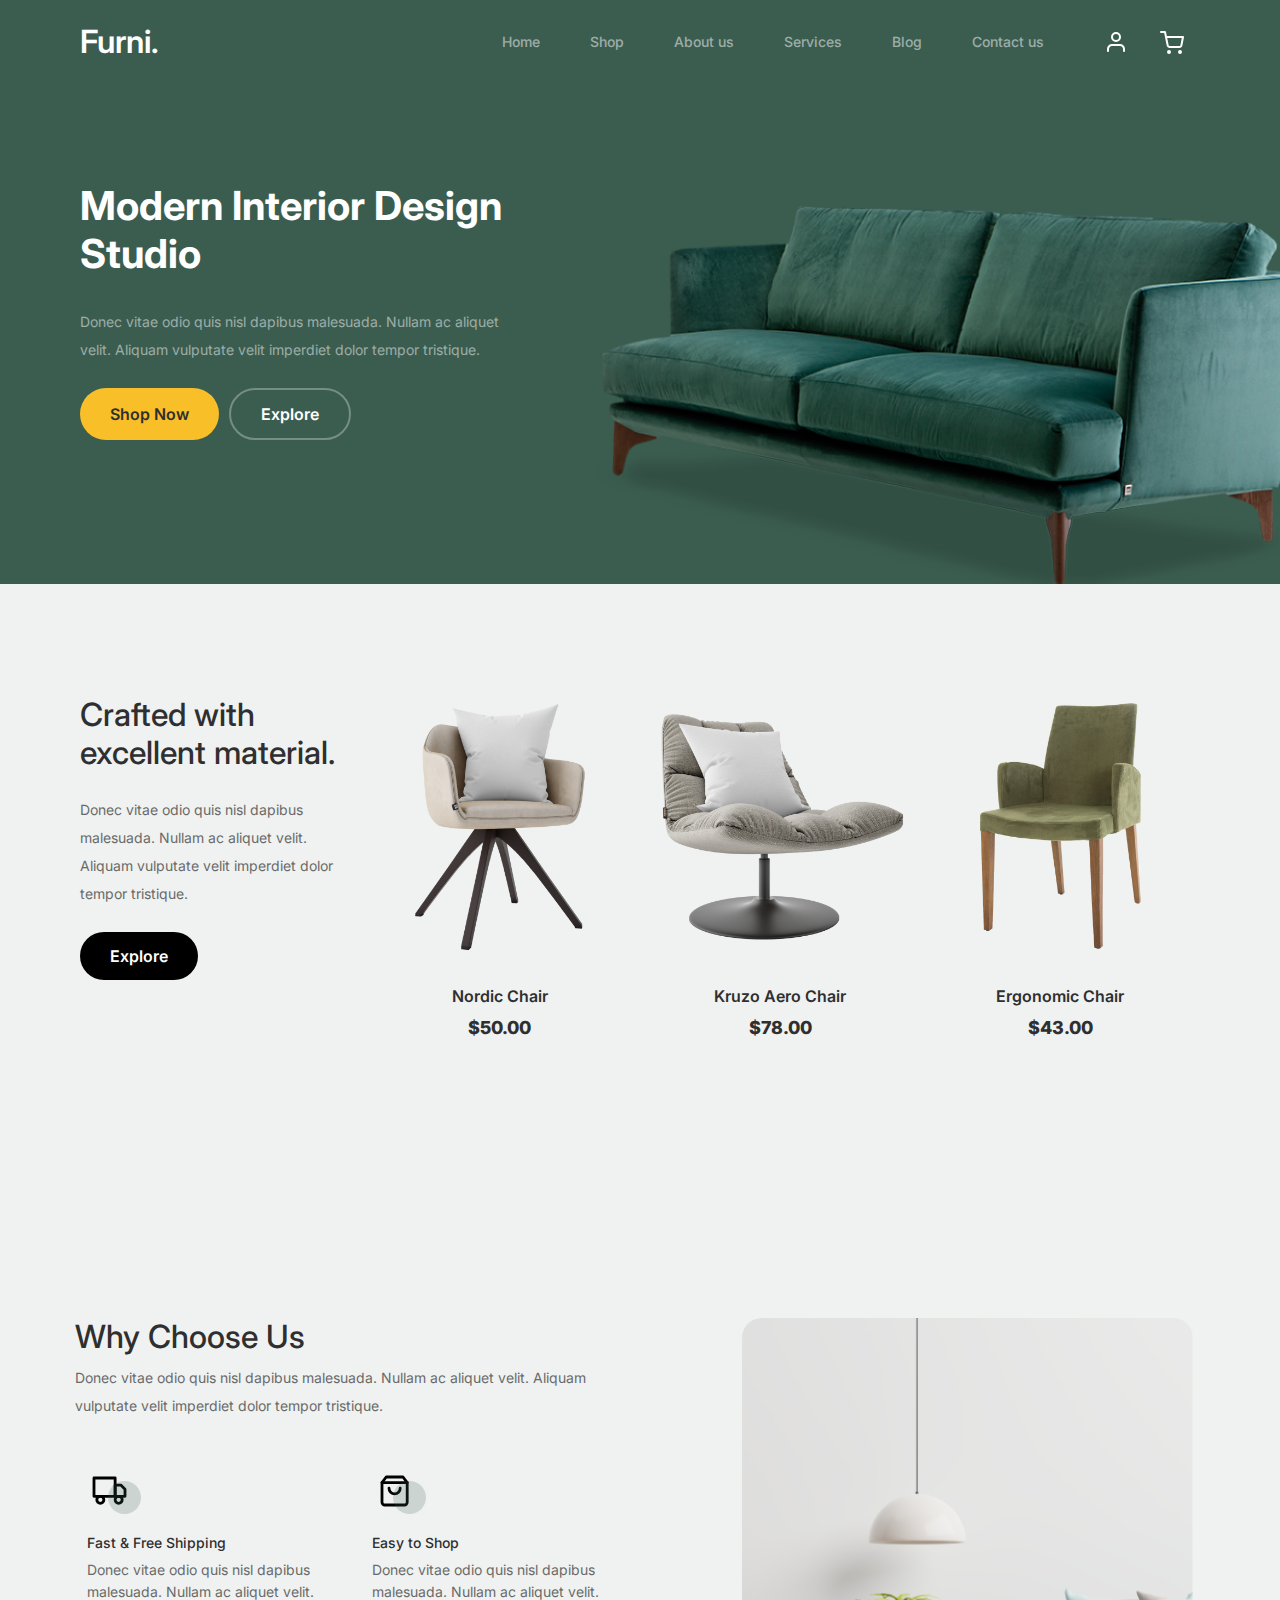
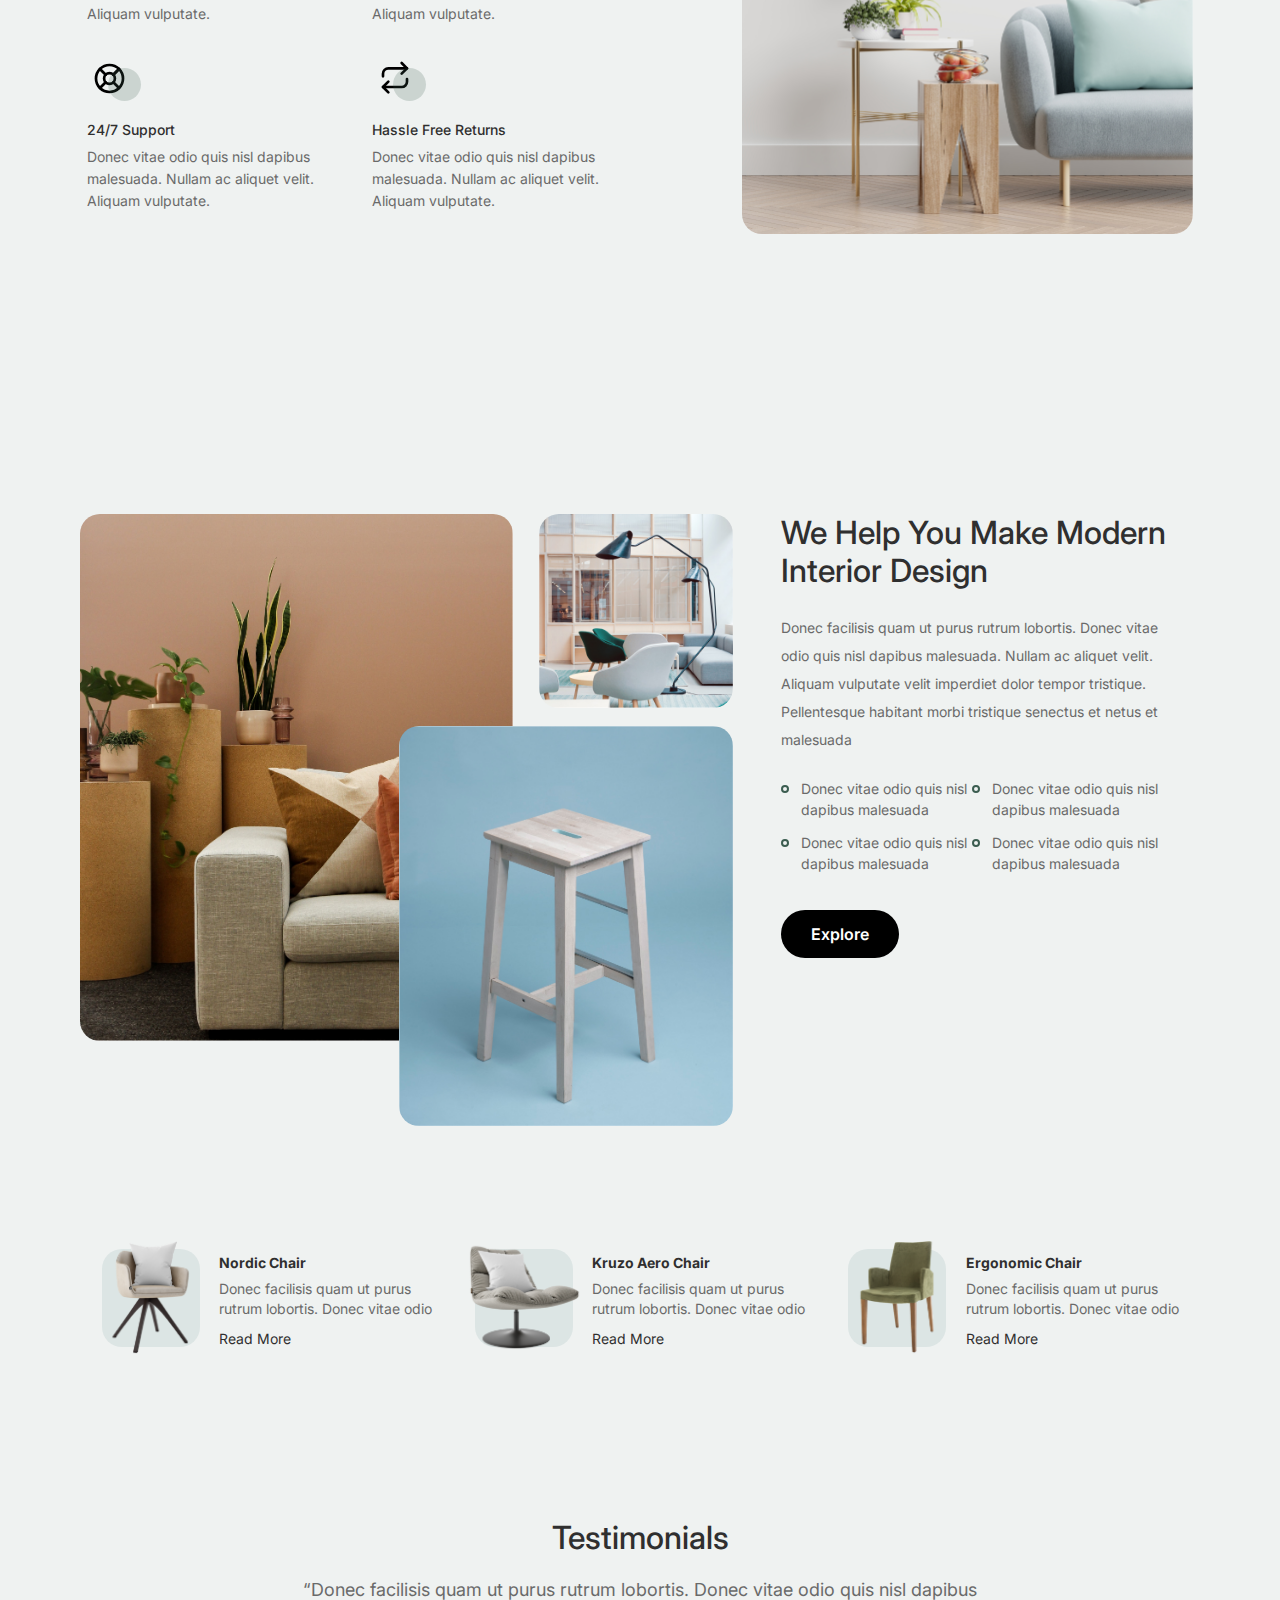
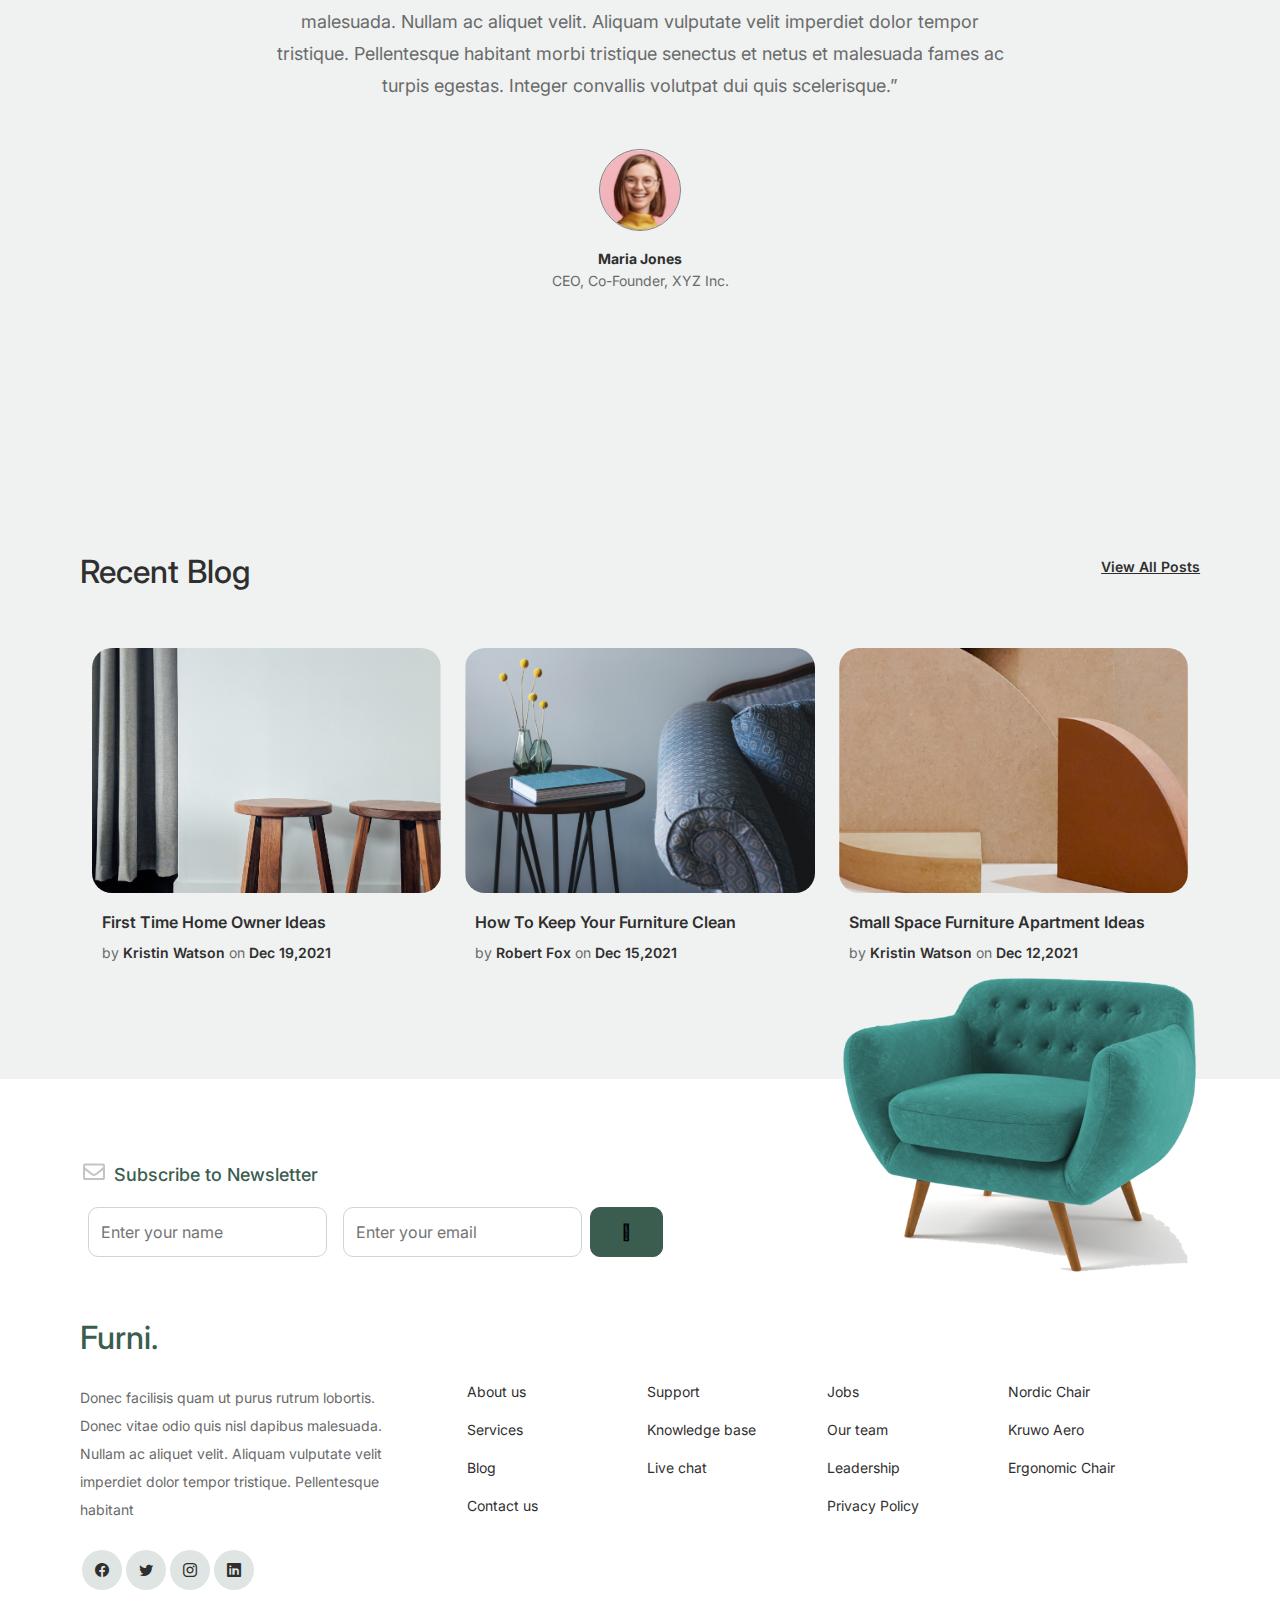
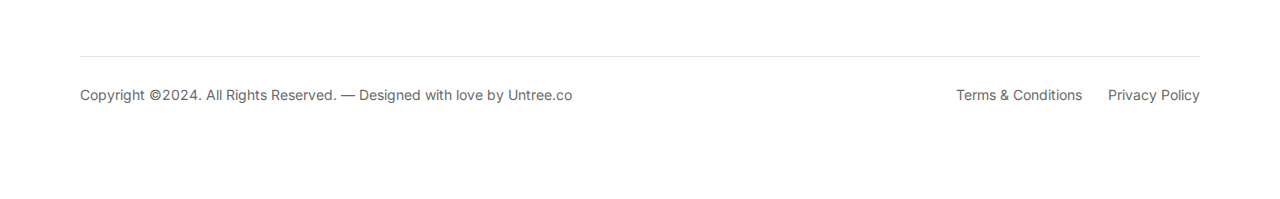
==== index.html @ d1c0ea6e "first push" ====
<!DOCTYPE html>
<html lang="en">

<head>
    <meta charset="UTF-8">
    <meta name="viewport" content="width=device-width, initial-scale=1.0">
    <title>FURNI</title>
    <link rel="stylesheet" href="./assets/styles/reset.css">
    <link rel="stylesheet" href="./assets/styles/base.css">
    <link rel="stylesheet" href="./assets/styles/component.css">
    <link rel="stylesheet" href="./assets/styles/fonts.css">
    <link rel="stylesheet" href="./assets/styles/responsiveness.css">
    <link rel="stylesheet" href="./assets/styles/active.css">
    <link rel="stylesheet" href="https://cdn.jsdelivr.net/npm/bootstrap-icons@1.11.3/font/bootstrap-icons.min.css">
</head>

<body>
    <!-- start of header -->
    <header>
        <section class="container">
            <nav>
                <div class="header_logo"><a href="#">Furni.</a></div>
                <div class="burger">
                    <svg xmlns="http://www.w3.org/2000/svg" width="30" height="35" fill="rgba(255, 255,255, 0.5)" class="bi bi-list" viewBox="0 -2 16 16">
                        <path fill-rule="evenodd" d="M2.5 12a.5.5 0 0 1 .5-.5h10a.5.5 0 0 1 0 1H3a.5.5 0 0 1-.5-.5m0-4a.5.5 0 0 1 .5-.5h10a.5.5 0 0 1 0 1H3a.5.5 0 0 1-.5-.5m0-4a.5.5 0 0 1 .5-.5h10a.5.5 0 0 1 0 1H3a.5.5 0 0 1-.5-.5"/>
                      </svg>
                </div>
                <div class="header_ul_container">
                    <ul class="header_ul header_primary_ul">
                        <li class="header_li"><a href="./index.html">Home</a></li>
                        <li class="header_li"><a href="#">Shop</a></li>
                        <li class="header_li"><a href="./About_us.html">About us</a></li>
                        <li class="header_li"><a href="./services.html">Services</a></li>
                        <li class="header_li"><a href="./blog.html">Blog</a></li>
                        <li class="header_li"><a href="./contact.html">Contact us</a></li>
                    </ul>
                    <ul class="header_ul header_secondary_ul">
                        <li class="header_li"><a href="#">
                            <img src="./assets/images/user.svg" alt="">
                        </a></li>
                        <li class="header_li"><a href="./cart.html">
                            <img src="./assets/images/cart.svg" alt="">
                        </a></li>
                    </ul>
                </div>
            </nav>
        </section>
    </header>
    <!-- end of header -->
    <!-- start of hero -->
    <section class="hero">
        <section class="container">
            <div class="hero_intro">
                <p class="banner">
                    Modern Interior Design Studio
                </p>
                <p class="title">
                    Donec vitae odio quis nisl dapibus malesuada. Nullam ac aliquet velit. Aliquam vulputate velit
                    imperdiet dolor tempor tristique.
                </p>
                <div class="button_container">
                    <button class="shop"><a href="#">Shop Now</a></button>
                    <button class="explore"><a href="#">Explore</a></button>
                </div>
            </div>
            <div class="hero_image">
                <img src="./assets/images/couch.png" alt="">
            </div>
        </section>
    </section>
    <!-- end of hero section -->
    <!-- start of products -->
    <section class="products">
        <section class="container">
            <section class="product_main product_intro">
                <p class="section_title">
                    Crafted with excellent material.
                </p>
                <p class="section_description">
                    Donec vitae odio quis nisl dapibus malesuada. Nullam ac aliquet velit. Aliquam vulputate velit
                    imperdiet dolor tempor tristique.
                </p>
                <button><a href="#">Explore</a></button>
            </section>
            <section class="product_main product_card">
                <a href="#">
                    <div class="product_item">
                        <img src="./assets/images/product-1.png" alt="">
                    </div>
                    <p class="product_name">Nordic Chair</p>
                    <p class="product_price">$50.00</p>
                    <span class="add">
                        <img src="./assets/images/cross.svg" class="cross" alt="">
                    </span>
                </a>
            </section>
            <section class="product_main product_card">
                <a href="#">
                    <div class="product_item">
                        <img src="./assets/images/product-2.png" alt="">
                    </div>
                    <p class="product_name">Kruzo Aero Chair</p>
                    <p class="product_price">$78.00</p>
                    <span class="add">
                        <img src="./assets/images/cross.svg"  class="cross" alt="">
                    </span>
                </a>
            </section>
            <section class="product_main product_card">
                <a href="#">
                    <div class="product_item">
                        <img src="./assets/images/product-3.png" alt="">
                    </div>
                    <p class="product_name">Ergonomic Chair</p>
                    <p class="product_price">$43.00</p>
                    <span class="add">
                        <img src="./assets/images/cross.svg" class="cross" alt="">
                    </span>
                </a>
            </section>
        </section>
    </section>
    <!-- end of product -->
    <!-- start of why_us -->
    <section class="why_us">
        <section class="container">
            <section class="why_us_description">
                <div>
                    <p class="section_title">
                        Why Choose Us
                    </p>
                    <p class="section_description">
                        Donec vitae odio quis nisl dapibus malesuada. Nullam ac aliquet velit. Aliquam vulputate velit
                        imperdiet dolor tempor tristique.
                    </p>
                </div>
                <section class="qualities">
                    <section class="our_qualities">
                        <section>
                            <div class="quality_image">
                                <img src="./assets/images/truck.svg" alt="">
                            </div>
                            <p class="quality_tile">
                                Fast & Free Shipping
                            </p>
                            <p class="quality_description">
                                Donec vitae odio quis nisl dapibus malesuada. Nullam ac aliquet velit. Aliquam
                                vulputate.
                            </p>
                        </section>
                    </section>
                    <section class="our_qualities">
                        <section>
                            <div class="quality_image">
                                <img src="./assets/images/bag.svg" alt="">
                            </div>
                            <p class="quality_tile">
                                Easy to Shop
                            </p>
                            <p class="quality_description">
                                Donec vitae odio quis nisl dapibus malesuada. Nullam ac aliquet velit. Aliquam
                                vulputate.
                            </p>
                        </section>
                    </section>
                    <section class="our_qualities">
                        <section>
                            <div class="quality_image">
                                <img src="./assets/images/support.svg" alt="">
                            </div>
                            <p class="quality_tile">
                                24/7 Support
                            </p>
                            <p class="quality_description">
                                Donec vitae odio quis nisl dapibus malesuada. Nullam ac aliquet velit. Aliquam
                                vulputate.
                            </p>
                        </section>
                    </section>
                    <section class="our_qualities">
                        <section>
                            <div class="quality_image">
                                <img src="./assets/images/return.svg" alt="">
                            </div>
                            <p class="quality_tile">
                                Hassle Free Returns
                            </p>
                            <p class="quality_description">
                                Donec vitae odio quis nisl dapibus malesuada. Nullam ac aliquet velit. Aliquam
                                vulputate.
                            </p>
                        </section>
                    </section>
                </section>
            </section>
            <div class="why_us_image">
                <img src="./assets/images/why-choose-us-img.jpg" alt="">
            </div>
        </section>
    </section>
    <!-- end of why us -->
    <!-- start of our help -->
    <section class="help">
        <section class="container">
            <section class="help_image_container">
                <div class="help_image" id="himg_1">
                    <img src="./assets/images/img-grid-1.jpg" alt="">
                </div>
                <div class="help_image" id="himg_2">
                    <img src="./assets/images/img-grid-2.jpg" alt="">
                </div>
                <div class="help_image" id="himg_3">
                    <img src="./assets/images/img-grid-3.jpg" alt="">
                </div>
            </section>
            <section class="help_description">
                <p class="section_title">
                    We Help You Make Modern Interior Design
                </p>
                <p class="section_description">
                    Donec facilisis quam ut purus rutrum lobortis. Donec vitae odio quis nisl dapibus malesuada. Nullam
                    ac aliquet velit. Aliquam vulputate velit imperdiet dolor tempor tristique. Pellentesque habitant
                    morbi tristique senectus et netus et malesuada
                </p>
                <ul class="help_ul">
                    <li class="help_li">
                        Donec vitae odio quis nisl dapibus malesuada
                    </li>
                    <li class="help_li">
                        Donec vitae odio quis nisl dapibus malesuada
                    </li>
                    <li class="help_li">
                        Donec vitae odio quis nisl dapibus malesuada
                    </li>
                    <li class="help_li">
                        Donec vitae odio quis nisl dapibus malesuada
                    </li>
                </ul>
                <button class="explore"><a href="#">Explore</a></button>
            </section>
        </section>
    </section>
    <!-- end of we help you -->
    <!-- start of popular products -->
    <section class="popular_products">
        <section class="container">
            <section class="popular">
                <div class="popular_image">
                    <img src="./assets/images/product-1.png" alt="">
                </div>
                <div class="popular_description">
                    <p class="popular_product_name">
                        Nordic Chair
                    </p>
                    <p class="popular_product_description">
                        Donec facilisis quam ut purus rutrum lobortis. Donec vitae odio
                    </p>
                    <p class="read"><a href="#">Read More</a></p>
                </div>
            </section>
            <section class="popular">
                <div class="popular_image">
                    <img src="./assets/images/product-2.png" alt="">
                </div>
                <div class="popular_description">
                    <p class="popular_product_name">
                        Kruzo Aero Chair
                    </p>
                    <p class="popular_product_description">
                        Donec facilisis quam ut purus rutrum lobortis. Donec vitae odio
                    </p>
                    <p class="read"><a href="#">Read More</a></p>
                </div>
            </section>
            <section class="popular">
                <div class="popular_image">
                    <img src="./assets/images/product-3.png" alt="">
                </div>
                <div class="popular_description">
                    <p class="popular_product_name">
                        Ergonomic Chair
                    </p>
                    <p class="popular_product_description">
                        Donec facilisis quam ut purus rutrum lobortis. Donec vitae odio
                    </p>
                    <p class="read"><a href="#">Read More</a></p>
                </div>
            </section>
        </section>
    </section>
    <!-- end of popular products -->
    <!-- start of testimonial -->
    <section class="testimonial">
        <section class="container">
            <p class="testimonial_head section_title">
                Testimonials
            </p>
            <section class="testimonial_slider">
                <section class="testimonial_block">
                    <p class="testimonial_text">
                        “Donec facilisis quam ut purus rutrum lobortis. Donec vitae odio quis nisl dapibus malesuada.
                        Nullam ac aliquet velit. Aliquam vulputate velit imperdiet dolor tempor tristique. Pellentesque
                        habitant morbi tristique senectus et netus et malesuada fames ac turpis egestas. Integer
                        convallis volutpat dui quis scelerisque.”
                    </p>
                    <div class="testimonial_author">
                        <img src="./assets/images/person-1.jpg" alt="">
                    </div>
                    <p class="author_name">
                        Maria Jones
                    </p>
                    <p class="author_status">
                        CEO, Co-Founder, XYZ Inc.
                    </p>
                </section>
            </section>
        </section>
    </section>
    <!-- end of testimonial -->
    <!-- start of blog -->
    <section class="blog">
        <section class="container">
            <div class="blog_intro">
                <p class="blog_title">Recent Blog</p>
                <p class="view_post"><a href="#">View All Posts</a></p>
            </div>
            <section class="blog_content">
                <section class="post">
                    <div class="post_image"><a href="#">
                        <img src="./assets/images/post-1.jpg" alt="">
                    </a></div>
                    <div class="post_content">
                        <p class="post_title">
                            <a href="#">First Time Home Owner Ideas</a>
                        </p>
                        <p>
                            by <span class="post_author"><a href="#">Kristin Watson</a></span> on <span class="post_date"><a href="#">Dec 19,2021</a></span>
                        </p>
                    </div>
                </section>
                <section class="post">
                    <div class="post_image"><a href="#">
                        <img src="./assets/images/post-2.jpg" alt="">
                    </a></div>
                    <div class="post_content">
                        <p class="post_title">
                            <a href="#">How To Keep Your Furniture Clean</a>
                        </p>
                        <p>
                            by <span class="post_author"><a href="#">Robert Fox</a></span> on <span class="post_date"><a href="#">Dec 15,2021</a></span>
                        </p>
                    </div>
                </section>
                <section class="post">
                    <div class="post_image"><a href="#">
                        <img src="./assets/images/post-3.jpg" alt="">
                    </a></div>
                    <div class="post_content">
                        <p class="post_title">
                            <a href="#">Small Space Furniture Apartment Ideas</a>
                        </p>
                        <p>
                            by <span class="post_author"><a href="#">Kristin Watson</a></span> on <span class="post_date"><a href="#">Dec 12,2021</a></span>
                        </p>
                    </div>
                </section>
            </section>
        </section>
    </section>
    <!-- end of blog  -->
    <!-- start of footer -->
    <footer>
        <section class="container">
            <section class="subscribe">
                <p>
                    <span>
                        <img src="./assets/images/envelope-outline.svg" alt="">
                    </span>
                    Subscribe to Newsletter</p>
                <form action="">
                    <div class="footer_input">
                        <label for="name">
                            <input type="text" id="name" placeholder="Enter your name">
                        </label>
                    </div>
                    <div class="footer_input">
                        <label for="email">
                            <input type="email" id="email" placeholder="Enter your email">
                        </label>
                    </div>
                    <button class="send">
                        <span class="paper_plane">
                            
                        </span>
                    </button>
                </form>
            </section>
            <div class="sofa">
                <img src="./assets/images/sofa.png" alt="">
            </div>
            <section class="footer_mid">
                <section class="footer_description">
                    <p class="footer_logo">Furni.</p>
                    <p>
                        Donec facilisis quam ut purus rutrum lobortis. Donec vitae odio quis nisl dapibus malesuada.
                        Nullam ac aliquet velit. Aliquam vulputate velit imperdiet dolor tempor tristique. Pellentesque
                        habitant
                    </p>
                    <ul class="social_media">
                        <li><a href="#"><i class="bi bi-facebook"></i></a></li>
                        <li><a href="#"><i class="bi bi-twitter"></i></a></li>
                        <li><a href="#"><i class="bi bi-instagram"></i></a></li>
                        <li><a href="#"><i class="bi bi-linkedin"></i></a></li>
                    </ul>
                </section>
                <nav class="footer_nav">
                    <ul class="footer_ul">
                        <li class="footer_li">About us</li>
                        <li class="footer_li">Services</li>
                        <li class="footer_li">Blog</li>
                        <li class="footer_li">Contact us</li>
                    </ul>
                    <ul class="footer_ul">
                        <li class="footer_li">Support</li>
                        <li class="footer_li">Knowledge base</li>
                        <li class="footer_li">Live chat</li>
                    </ul>
                    <ul class="footer_ul">
                        <li class="footer_li">Jobs</li>
                        <li class="footer_li">Our team</li>
                        <li class="footer_li">Leadership</li>
                        <li class="footer_li">Privacy Policy</li>
                    </ul>
                    <ul class="footer_ul">
                        <li class="footer_li">Nordic Chair</li>
                        <li class="footer_li">Kruwo Aero</li>
                        <li class="footer_li">Ergonomic Chair</li>
                    </ul>
                </nav>
            </section>
            <section class="footer_bottom">
                <p class="copy">
                    Copyright ©2024. All Rights Reserved. — Designed with love by Untree.co
                </p>
                <ul class="footer_ul">
                    <li class="footer_li">Terms & Conditions</li>
                    <li class="footer_li">Privacy Policy</li>
                </ul>
            </section>
        </section>
    </footer>
</body>

</html>
---- assets/styles/base.css ----
/*
===============================================================================
 General styles
===============================================================================
*/

body {
    background-color: #eff2f1;
}

.container {
    display: flex;
    width: 90.23%;
    height: max-content;
    padding: 0 4.884px;
    margin: 0 auto;
}

/*
===============================================================================
 styling the Header
===============================================================================
*/

header {
    background-color: rgb(59, 93, 80);
    width: 100%;
    height: 84px;
    padding: 20px 0;
}

.header_logo {
    width: max-content;
}

.header_ul_container {
    display: flex;
    width: max-content;
}

.burger {
    display: none;
}

/*
===============================================================================
 styling the Hero section
===============================================================================
*/

.hero {
    position: relative;
    background-color: rgb(59, 93, 80);
    display: flex;
    width: 100%;
    height: 500px;
    padding: 98px 0 128px 0;
    overflow: hidden;
}

.hero_intro {
    width: 450px;
    height: 274px;
}

.button_container {
    display: flex;
    gap: 10px;
}

.hero_image {
    position: absolute;
    width: 800px;
    height: 560px;
    right: 0px;
    z-index: 2;
}

.hero_image img {
    position: absolute;
    width: 780px;
    height: 560px;
    top: -80px;
    right: -65px;
    z-index: 2;
}

.help_image img::after {
    content: "";
    position: absolute;
    width: 255px;
    height: 217px;
    background-image: url(../images/dots-light.svg);
    background-size: contain;
    background-repeat: no-repeat;
    right: 100px;
}

/*
===============================================================================
 styling the Products section
===============================================================================
*/

.products {
    width: 100%;
    height: 622px;
    padding: 112px 0;
}

.product_main {
    position: relative;
    width: 285px;
    height: 398px;
}

.product_item img {
    position: relative;
    top: 0px;
    transition: all 0.3s ease 0s;
}

.product_card::before {
    bottom: 0;
    left: 0;
    right: 0;
    position: absolute;
    content: "";
    height: 0%;
    z-index: -1;
    background-color: rgb(220, 229, 228);
    border-radius: 10px;
    transition: all 0.3s ease 0s;
    margin: 0 auto;
}

.product_card span {
    /* this code styles the cross that appears under the prudct card on hover effect */
    position: absolute;
    width: 36px;
    height: 36px;
    display: inline-block;
    bottom: 17px;
    left: 50%;
    transform: translateX(-50%);
    margin-bottom: -17.5px;
    opacity: 0;
    visibility: hidden;
    background-color: rgb(47, 47, 47);
    border-radius: 50%;
    transition: all 0.3s ease 0s;
}

.product_card .cross {
    position: absolute;
    top: 9px;
    left: 9px;
}

.product_item {
    width: 261px;
    height: 261px;
    margin: 0 auto;
    margin-bottom: 30px;
}



/*
===============================================================================
 styling the Why-us section
===============================================================================
*/

.why_us {
    width: 100%;
    height: auto;
    padding: 112px 0;
}

.why_us .container {
    width: 1140px;
    justify-content: space-between;
}

.why_us_description {
    width: 570px;
    height: 572px;
}

.qualities {
    width: 570px;
    height: 374px;
    margin: 48px 0;
    display: flex;
    flex-wrap: wrap;
    justify-content: space-between;
    align-content: center;
}

.our_qualities {
    width: 285px;
    height: 187px;
    padding: 0 12px;
    padding-bottom: 30px;
}

.quality_image {
    position: relative;
    width: 46px;
    height: 46px;
    margin-bottom: 20px;
}

.quality_image::before {
    content: "";
    width: 33px;
    height: 33px;
    position: absolute;
    background-color: rgba(59, 93, 80, 0.2);
    border-radius: 50%;
    right: -8px;
    bottom: 0;
}

.why_us_image {
    width: 475px;
    height: 516px;
    padding: 0 12px;
    border-radius: 20px;
}

.why_us_image img {
    position: relative;
    border-radius: inherit;
}

.why_us_image img::before {
    position: absolute;
    content: "";
    width: 255px;
    height: 217px;
    background: url(../images/dots-yellow.svg);
    background-repeat: no-repeat;
    background-size: contain;
    /* transform: translate(-40%, -40%); */
    z-index: -1;
    top: -100px;
}

/*
===============================================================================
 styling the Help page
===============================================================================
*/

.help {
    width: 100%;
    height: auto;
    padding: 112px 0;
}

.help_image_container {
    width: 665px;
    height: 612px;
    position: relative;
}

.help_image {
    border-radius: 20px;
}

.help_image img {
    border-radius: inherit;
}

#himg_1 {
    width: 433px;
    height: auto;
    position: absolute;
    z-index: 1;
}

#himg_2 {
    width: 194px;
    height: auto;
    position: absolute;
    right: 0;
}

#himg_3 {
    width: 334px;
    height: auto;
    position: absolute;
    bottom: 0;
    right: 0;
    z-index: 2;
}

.help_description {
    width: 475px;
    height: 612px;
    padding: 0 12px 0 48px;
}


/*
===============================================================================
 styling the Popular products section
===============================================================================
*/

.popular_products {
    width: 100%;
    height: max-content;
    margin-bottom: 112px;
}

.popular {
    display: flex;
    width: 33.3%;
    height: max-content;
    padding: 0 12px; 
}

.popular_image {
    width: 120px;
    height: 120px;
    margin-right: 10px;
    position: relative;
}

.popular_image::before {
    content: "";
    position: absolute;
    border-radius: 20px;
    background-color: #dce5e4;
    width: 98px;
    height: 98px;
    top: 50%;
    left: 50%;
    z-index: -1;
    transform: translate(-50%, -50%);
}

.popular_description {
    width: 226px;
    height: max-content;
    padding-top: 16px;
}

/*
===============================================================================
 styling the Testimonial section 
===============================================================================
*/

.testimonial {
    width: 100%;
    height: 570px;
    padding: 48px 0 112px 0;
}

.testimonial .container {
    flex-wrap: wrap;
}

.testimonial_head {
    width: 100%;
    height: 47px;
}

.testimonial_slider {
    width: 100%;
    height: 365px;
}

.testimonial_block {
  width: 759px;
  height: 335px;
  padding: 0 12px;
  margin: 0 auto;  
}

.testimonial_author {
    width: 80px;
    height: 80px;
    border-radius: 50%;
    margin: 0 auto;
    margin-bottom: 20px;
    outline: 1px solid gray;
}

.testimonial_author img {
    border-radius: inherit;
}

/*
===============================================================================
 styling the blog section
===============================================================================
*/

.blog {
    width: 100%;
    height: max-content;
    padding: 112px 0;
}

.blog .container {
    flex-wrap: wrap;
}

.blog_intro {
    width: 100%;
    height: 47px;
    display: flex;
    justify-content: space-between;
    margin-bottom: 48px;
}

.blog_content {
    display: flex;
    justify-content: space-between;
    flex-wrap: wrap;
    width: 100%;
    height: auto;
}

.post {
    display: inline-block;
    width: /*379px*/ 33.333333%;
    height: auto;
    padding: 0 12px;
}

.post_image {
    width: 100%;
    height: 245px;
    margin-bottom: 20px;
    border-radius: 20px;
}

.post_image img {
    height: 100%;
    border-radius: 20px;
    transition: all 0.4s ease 0s;
}

.post_content {
    padding: 0 10px;
}

/*
===============================================================================
 styling the Footer
===============================================================================
*/

footer {
    position: relative;
    background-color: white;
    width: 100%;
    height: auto;
    padding: 80px 0;
}

footer .container {
    flex-wrap: wrap;
}

.subscribe {
    display: inline-block;
    height: 165px;
}

.subscribe p {
    display: flex;
    align-items: center;
    gap: 6px;
}

.subscribe p img {
    display: inline-block;
}


.sofa {
    position: absolute;
    display: inline-block;
    width: 30%;
    height: 80px;
    right: 70px;
    top: -120px;
}

.footer_mid {
    display: flex;
    width: 100%;
    height: 332px;
}

.footer_description {
    width: 353px;
    padding-right: 45px;
}


.footer_bottom {
    display: flex;
    justify-content: space-between;
    align-items: center;
    gap: 10px;
    width: 100%;
    height: auto;
    padding-top: 24px;
    padding-bottom: 10px;
    border-top: 0.6px solid rgb(220, 229, 228);
}

/*
===============================================================================
 styling the "our-team" section
===============================================================================
*/

.our_team .container {
    flex-wrap: wrap;
}

.our_team {
    width: 100%;
    height: 877px;
    padding: 112px 0;
}

.about_head {
    width: 100%;
    text-align: center;
    margin-bottom: 48px;
}

.team_member {
    width: 280px;
    height: 559px;
    padding: 0 12px;
}

.member_image {
    width: 100%;
    height: 261px;
    margin-bottom: 48px;
}

/*
===============================================================================
 styling the services section
===============================================================================
*/

.services {
    flex-wrap: wrap;
}

.services .our_qualities {
    width: 275px;
    height: 186px;
    margin-bottom: 24px;
}

/*
===============================================================================
 styling the contact section
===============================================================================
*/

.contact .container {
    justify-content: center;
    align-items: center;
}

.contact_container {
    width: 760px;
    height: 567px;
    margin: 112px 12px;
}

.contact_info {
    display: flex;
    justify-content: space-between;
    width: 100%;
    height: 79px;
    margin-bottom: 48px;
    padding: 0 -12px;
}

.info {
    display: flex;
    width: 230px;
    height: 79px;
}

.icon {
    display: flex;
    justify-content: center;
    align-items: center;
    color: #fff;
    background-color: rgb(59, 93, 80);
    width: 50px;
    height: 50px;
    margin-bottom: 24px;
    margin-right: 20px;
    border-radius: 10px;
    flex-shrink: 0;
}
---- assets/styles/component.css ----
/*
===============================================================================
 styling the navigations 
===============================================================================
*/

nav {
    display: flex;
    justify-content: space-between;
}

/* styling the header navigations */

header nav {
    height: 44px;
    width: 100%;
}

/* styling the footer navigations */

.footer_nav {
    display: flex;
    justify-content: space-between;
    width: 68.7%;
    height: max-content;
    padding: 0 24px;
    margin-top: 42px;
}


/*
===============================================================================
 styling the list items 
===============================================================================
*/

ul {
    display: inline-block;
}

li {
    display: inline-block;
}

/* styling the header list items */

.header_primary_ul li {
    position: relative;
    padding: 8px;
    margin: 0 15px;
}

.header_primary_ul li::before {
/* this code designs the yellow like line that appears under the li on hover effect */
    content: "";
    position: absolute;
    bottom: 0;
    left: 8px;
    right: 8px;
    height: 5px;
    width: 0;
    opacity: 1;
    visibility: visible;
    background-color: rgb(249, 191, 41);
    transition: all 0.15s ease-out 0s; 
}


.header_secondary_ul {
    display: flex;
    justify-content: space-between;
    align-items: center;
    width: 93px;
    margin-left: 40px;
}

.header_secondary_ul li {
    width: 40px;
}

/* styling the help list items */

.help_li {
    width: 187px;
    margin-bottom: 12px;
    padding-left: 20px;
    position: relative;
}

.help_ul {
    margin: 24px 0;
}

.help_li:before {
    content: "";
    width: 8px;
    height: 8px;
    border-radius: 50%;
    border: 2px solid #3b5d50;
    position: absolute;
    left: 0;
    top: 7px;
}

/* stylin the footer list items */

.footer_mid .footer_ul {
    width: 187.99px;
    height: 158px;
    padding: 12px 12px;
}

.footer_mid li {
    display: block;
    width: 100%;
    margin-bottom: 10px;
}

.social_media {
    display: flex;
    width: 100%;
    height: 44px;
    margin-bottom: 16px;
}

.social_media li {
    display: flex;
    justify-content: center;
    align-items: center;
    width: 40px;
    height: 40px;
    margin: 2px;
    border-radius: 50%;
    background-color: #3b5d5029;
}

.footer_bottom ul {
    width: 244px;
    display: flex;
    justify-content: space-between;
}

/*
===============================================================================
 styling the buttons 
===============================================================================
*/

button {
    display: inline-block;
    padding: 12px 30px;
    border: none;
    border-radius: 50px;
}

/* styling the hero button */

.button_container {

    .shop {
      background-color: rgb(249, 191, 41);
      color: #2f2f2f;
    }
  
    .explore {
      background-color: transparent;
      color: #fff;
      border: 2px solid rgba(255, 255, 255, 0.3);
    }
  
}

/* styling the help button */

.help button {
    background-color: black;
    color: white;
}

/* styling the footer button */

footer .send {
    background-color: #3b5d50;
    padding: 12px 30px;  
    margin-top: 16px;
    border: 0.6px solid #3b5d50;
    border-radius: 10px;
}


footer .send::before {
    content: "\f1d8";
    width: 14px;
    height: 14px;
}

/* styling the contact button */

.s_message {
    color: #fff;
    background-color: black;
}

/*
===============================================================================
 styling the inputs
===============================================================================
*/

/* Styling the footer input */

.subscribe form {
    display: flex;
}


.footer_input {
    margin-top: 16px;
    padding: 0 8px;  
}

.footer_input input {
    width: 239px;
    height: 50px;
    padding: 6px 12px;
    border: 0.7px solid rgb(206, 212, 218);
    border-radius: 10px;
}

/* styling the contact form */

.contact form {
    width: 100%;
    height: 417px;
}

.contact .row {
    width: 100%;
    height: 78px;
    display: flex;
    gap: 80px;
}

.contact .row input {
    display: inline-block;
    width: 100%;
    width: 118%;
}

.form_control {
    height: 50px;
    border-radius: 10px;
    width: 100%;
    padding: 6px 12px;
    border: 0.6px solid rgb(206, 212, 218);
    color: #212529;
    background-color: #fff;
    background-clip: padding-box;
}

textarea {
    min-height: 150px;
    resize: none;
    margin-bottom: 48px;
}
---- assets/styles/fonts.css ----
@import url('https://fonts.googleapis.com/css2?family=Inter:wght@100..900&display=swap');


/*
===============================================================================
 General styles 
===============================================================================
*/

a {
  text-decoration: none;
}

.section_title {
  font-size: 32px;
  font-weight: 500;
  line-height: 38px;
  color: #2f2f2f;
}

.section_description {
  font-size: 14px;
  font-weight: 400;
  line-height: 28px;
  color: #6a6a6a;
}

button {
  font-size: 16px;
  font-weight: 600;
  line-height: 24px;
}


body {
  font-family: "Inter", sans-serif;
}

/*
===============================================================================
 styling the Header
===============================================================================
*/

.header_logo {
  font-size: 32px;
  font-weight: 600;
  line-height: 44px;
  color: #fff;
}

header ul {
  font-size: 14px;
  line-height: 28px;
  font-weight: 500;
  color: rgba(255, 255, 255, 0.5);
}

/*
===============================================================================
 styling the Hero section
===============================================================================
*/

.banner {
  font-size: 40px;
  font-weight: 700;
  line-height: 48px;
  color: #fff;
  margin-bottom: 30px;
}

.title {
  font-size: 14px;
  font-weight: 400;
  line-height: 28px;
  color: rgba(255, 255, 255, 0.5);
  margin-bottom: 24px;
}

/*
===============================================================================
 styling the Product section 
===============================================================================
*/

.products .section_title {
  margin-bottom: 24px;
}

.products .section_description {
  margin-bottom: 24px;
}

.products button {
  background-color: #000;
  color: #fff;
}

.product_name{
  font-size: 16px;
  font-weight: 600;
  line-height: 19px;
  color: #2f2f2f;
  text-align: center;
  margin-bottom: 8px;
}

.product_price {
  font-size: 18px;
  font-weight: 800;
  line-height: 28px;
  color: #2f2f2f;
  text-align: center;
}

/*
===============================================================================
 styling the Why-us section
===============================================================================
*/

.why_us .section_title {
  margin-bottom: 8px;
}

.why_us .section_description {
  margin-bottom: 16px; 
}

.quality_tile {
  font-size: 14px;
  font-weight: 500;
  line-height: 17px;
  color: #2f2f2f;
  margin-bottom: 8px;
}

.quality_description {
  font-size: 14px;
  font-weight: 400px;
  line-height: 22px;
  color: #6a6a6a;
}

/*
===============================================================================
 styling the Help section
===============================================================================
*/

.help .section_title {
  margin-bottom: 24px;
}

.help_li {
  font-size: 14px;
  font-weight: 400;
  line-height: 21px;
  color: #6a6a6a;
}

/*
===============================================================================
 styling the Popular product section
===============================================================================
*/

.popular_product_name {
  font-size: 14px;
  font-weight: 700;
  line-height: 17px;
  color: #2f2f2f;
  margin-bottom: 8px;
}

.popular_product_description {
  font-size: 14px;
  font-weight: 400;
  line-height: 20px;
  color: #6a6a6a;
  margin-bottom: 10px;
}

.read {
  font-size: 14px;
  font-weight: 400;
  line-height: 20px;
  color: #2f2f2f;
  margin-bottom: 10px;
}

/*
===============================================================================
 styling the Testimonial 
===============================================================================
*/

.testimonial .section_title {
  margin-bottom: 8px;
  text-align: center;
}

.testimonial_text {
  font-size: 18px;
  font-weight: 400;
  line-height: 32px;
  color: #6a6a6a;
  text-align: center;
  margin-bottom: 48px;
}

.author_name {
  font-size: 14px;
  font-weight: 700;
  line-height: 17px;
  color: #2f2f2f;
  text-align: center;
}

.author_status {
  font-size: 14px;
  font-weight: 400;
  line-height: 28px;
  color: #6a6a6a;
  text-align: center;
  margin-bottom: 16px;
}

/*
===============================================================================
 styling the Blog section
===============================================================================
*/

.blog_title {
  font-size: 32px;
  font-weight: 500;
  line-height: 38px;
  color: #2f2f2f;
}

.view_post {
  font-size: 14px;
  font-weight: 600;
  line-height: 28px;
  color: #2f2f2f;
  text-decoration: underline;
}

.post_title {
  font-size: 16px;
  font-weight: 600;
  line-height: 19px;
  color: #2f2f2f;
  margin-bottom: 7px;
}

.post_content p:last-of-type {
  font-size: 14px;
  font-weight: 400;
  line-height: 28px;
  color: #6a6a6a;
}

.post_author,
.post_date {
  font-size: 14px;
  font-weight: 600;
  line-height: 28px;
  color: #2f2f2f;
}

/*
===============================================================================
 styling the Footer 
===============================================================================
*/

.footer_input input {
  font-size: 16px;
  font-weight: 400;
  line-height: 24px;
  color: rgb(33, 37, 41);
}

.subscribe p {
  font-size: 18px;
  font-weight: 500;
  line-height: 22px;
  color: #3b5d50;
}

.footer_logo {
  font-size: 32px;
  font-weight: 500;
  line-height: 28px;
  color: #3b5d50;
  margin-bottom: 32px;
}

.footer_description {
  font-size: 14px;
  font-weight: 400;
  line-height: 28px;
  color: #6a6a6a;
}

.footer_description p:nth-of-type(2) {
  margin-bottom: 24px;
}

.footer_mid li {
  font-size: 14px;
  font-weight: 400;
  line-height: 28px;
  color: #2f2f2f;
}

.footer_bottom {
  font-size: 14px;
  font-weight: 400;
  line-height: 28px;
  color: #6a6a6a;
}

/*
===============================================================================
 styling the "our-team" section
===============================================================================
*/

.member_name {
  font-size: 28px;
  font-weight: 500;
  line-height: 34px;
  color: #2f2f2f;
  text-decoration: underline;
  margin-bottom: 8px;
}

.member_status {
  font-size: 14px;
  font-weight: 400;
  line-height: 28px;
  color: #6a6a6a;
  margin-bottom: 24px;
}

.member_about {
  font-size: 14px;
  font-weight: 400;
  line-height: 28px;
  color: #6a6a6a;
  margin-bottom: 16px;
}

.learn_more {
  font-size: 14px;
  font-weight: 600;
  line-height: 28px;
  color: #2f2f2f;
  text-decoration: underline;
}

/* styling the contact section */

.info_description {
  display: flex;
  align-items: center;
  font-size: 14px;
  line-height: 21px;
  font-weight: 400;
  color: #6a6a6a;
  margin-bottom: 16px;
}

/* styling the labels */

label {
  font-size: 14px;
  font-weight: 400;
  line-height: 28px;
  color: #000;
}
---- assets/styles/responsiveness.css ----
/*
===============================================================================
 screen width for screens greater than 1200px
===============================================================================
*/

@media only screen and (min-width: 1200px) {
    
    .container {
        width: 1130px;
    }

}

/*
===============================================================================
 screen width for screens less than 1200px
===============================================================================
*/

@media only screen and (max-width: 1200px) {

    .container {
        width: 960px;
    }

    /* styling the hero */

    .hero_intro {
        width: 380px;
        height: auto;
    }

    .hero_image img {
        width: 595.5px;
        right: -20px;
    }

    /* styling the  products section*/

    .product_main {
        width: 240px;
        height: auto;
    }

    .product_item {
        width: 100%;
        height: auto;
    }

    /* styling the why-us section */

    .why_us_description {
        width: 480px;
        height: auto;
    }

    .qualities {
        width: 100%;
        height: auto;
    }

    .our_qualities {
        width: 240px;
        height: auto;
    }

    .why_us .container {
        width: 960px;
    }

    .why_us_image {
        width: 376px;
        height: 431px;
    }

    /* styling the help section */

    .help_image_container {
        width: 560px;
        height: 527.63px;
    }

    .help_description {
        height: max-content;
    }

    #himg_1 {
        width: 320px;
    }

    #himg_2 {
        width: 165px;
    }

    #himg_3 {
        width: 280px;
    }

    /* styling the popular product section  */

    .popular_image {
        height: auto;
    }

    .popular_image::before {
        width: 80px;
        height: 80px;
        top: 55px;
    } 

    /* styling the blog section */

}

/*
===============================================================================
 screen width for screens greater than 992px
===============================================================================
*/

@media only screen and (max-width: 992px) {

    .container {
        flex-wrap: wrap;
        width: 724px;
        margin: 0 auto;
        padding: 0 12px;
    }

    .section_title {
        font-size: 30px;
        line-height: 36px;
    }

    /* styling the header */

    .banner {
        font-size: 37px;
        line-height: 44px;
    }

    .header_primary_ul li {
        margin: 0;
    }

    /* styling the hero */

    .hero {
        height: 880px;
    }

    .hero_intro {
        width: 100%;
    }

    .hero_image {
        left: 48px;
        bottom: -50px;
    }

    .hero_image img {
        position: absolute;
        width: 780px;
        height: 559.95px;
        left: 0px;
    }

    /* styling the product section */

    .products {
        height: auto;
    }

    .product_main {
        width: 33.33%;
        padding: 0 12px;
    }

    .product_intro {
        width: 100%;
        padding: 0;
        margin-bottom: 48px;
    }

    /* styling the why_us section */

    .why_us .container {
        width: 724px;
    }

    .why_us_description {
        width: 100%;
        margin-bottom: 48px;
    }

    .our_qualities {
        width: 350px;
        height: 164.79px;
    }

    .why_us_image {
        width: 596px;
        height: auto;
    }

    /* styling the help section */

    .help .section_title {
        margin-top: 24px;
    }

    .help_image_container {
        height: 666px;
        width: 100%;
        margin-bottom: 48px;
    }

    #himg_1 {
        width: 464px;
    }

    #himg_2 {
        width: 216px;
    }

    #himg_3 {
        width: 360px;
    }

    .help_description {
        width: 100%;
        padding: 0;
    }

    .help_ul {
        margin: 24px 0;
    }

    .help_li {
        width: 330px;
        margin-bottom: 12px;
    }

    /* styling the popular product section */

    .popular {
        width: 350px;
        margin-bottom: 24px;
    }

    /* styling the testimonial section */

    .testimonial_block {
        width: 100%;
        height: auto;
        padding: 0;
    }

    /* styling the blog section */ 


    .post {
        width: 233px;
        height: auto;
    }

    .post_image {
        height: 149px;
    }

    /* styling the footer */

    footer {
        padding-top: 170px;
        padding-bottom: 130px;
    }

    .subscribe {
        height: 140px;
    }

    .sofa {
        width: 380px;
        height: 330px;
        right: 130px;
    }

    .footer_mid {
        flex-wrap: wrap;
        height: auto;
        margin-top: 48px;
    }

    .footer_description p:last-of-type {
        margin-bottom: 34px;
    }

    .footer_nav {
        padding: 0;
        width: 100%;
        margin-bottom: 16px;
    }

    .footer_nav ul:first-of-type {
        padding-left: 0;
    }
    
    .footer_description {
        width: 100%;
    }

    .footer_bottom {
        flex-wrap: wrap;
        justify-content: center;
    }

    .copy {
        text-align: center;
        width: 100%;
    }

}

/*
===============================================================================
 screen width for screens greater than 767px
===============================================================================
*/

@media only screen and (max-width: 767px) {

    .container {
        width: 540px;
    }

    /* styling the header */

    header {
        height: 74px;
        overflow: hidden;
    }

    .burger {
        display: inline-block;
    }

    header nav {
        width: 540px;
        height: auto;
        flex-wrap: wrap;
    }

    .header_ul_container {
        width: 100%;
        flex-direction: column;
        margin-top: 20px;
    }

    .header_primary_ul {
        width: 100%;
        display: block;
    }

    .header_primary_ul li {
        display: block;
    }

    .header_secondary_ul {
        padding: 10px 0;
        margin: 0;
    }

    /* styling the hero */

    .hero {
        padding-top: 50px;
    }

    .hero_image {
        top: 400px;
    }

    /* styling the product section */

    .product_main {
        width: 100%;
        margin-bottom: 70px;
    }

    /* styling the why=us section */

    .why_us .container {
        width: 540px;
    }

    .our_qualities {
        width: 258px;
        margin-bottom: 30px;
    }

    .why_us_image {
        width: 500px;
    }

    /* styling the help section */

    .help_image_container {
        height: 492px;
    }

    #himg_1 {
        width: 342px;
    }

    #himg_2 {
        width: 152px;
    }

    #himg_3 {
        width: 267px;
    }

    .help_li {
        width: 238px;
    }

    /* styling the popular product section */

    .popular {
        width: 100%;
    }

    .popular_description {
        width: 386px;
    }

    /* styling the testimonial section */

    .testimonial_slider {
        height: auto;
    }

    /* styling the blog section */

    .blog {
        height: auto;
        padding-bottom: 200px;
    }

    .blog_intro {
        flex-direction: column;
    }

    .blog_content {
        flex-wrap: wrap;
        justify-content: unset;
        gap: 5px;
        row-gap: 30px;
    }

    /* styling the footer */

    .subscribe {
        height: auto;
    }

    .subscribe form {
        flex-wrap: wrap;
        height: 150px;
    }

    .footer_nav {
        display: flex;
        flex-wrap: wrap;
        row-gap: 30px;
    }

    .footer_mid .footer_ul:first-of-type {
        padding-left: 12px;
    }

    .footer_mid .footer_ul {
        width: 250px;
    }

}

/*
===============================================================================
 screen width for screens greater than 575px
===============================================================================
*/

@media only screen and (max-width: 575px) {

    .container {
        width: 100%;
        margin: 0;
    }

    .section_title {
        font-size: 26px;
        list-style: 31px;
    }

    /* styling the header */

    .header_logo {
        line-height: 28px;
    }

    /* styling the hero */

    .hero {
        height: 800px;
    }

    .banner {
        font-size: 31px;
        line-height: 37px;
    }


    .hero_image {
        left: 0%;
    }

    .hero_image img {
        width: 780px;
        aspect-ratio: 39/28;
        right: -2.5%;
    }

    /* styling the why-us section  */

    .why_us .container {
        width: 100%;
        margin: 0;
    }

    .our_qualities {
        width: 50%;
        height: auto;
    }

    /* styling the help section */

    #himg_1 {
        width: 68%;
    } 

    #himg_2 {
        width: 28%;
    }

    #himg_3 {
        top: 150px;
        width: 50%;
        height: max-content;
    }

    .help_description {
        position: relative;
    }

    /* styling the blog section */

    .post {
        width: 100%;
        height: auto;
    }

    .post_image {
        width: 100%;
        height: 80%;
    }

    .post_image img {
        width: 100%;
        height: 100%;
    }

    /* styling the footer */

    .sofa {
        right: 0;
    }

}
---- assets/styles/active.css ----
/* this file contains the css for elements on the active, hover or fucus state */

.header_primary_ul li:hover {
    color: white;
}

.header_primary_ul li:hover::before,
.header_primary_ul li.active::before {
    /* this code makes the yellow-like line appear under the li on hover effect */
    width: calc(100% - 16px);
}

.hero .explore:hover {
    /* this code gives a white border to the explore button in the hero an hover effect */
    border-color: #fff;
}

.product_card:hover .product_item img {
    /* this code makes the image on the product section moves upward by 25px on hover effect */
    top: -25px;
}

.product_card:hover::before {
    width: 90%;
    height: 70%;
}

.product_card:hover a span {
    /* this code makes the cross in the product card appear on hover effect */
    visibility: visible;
    position: absolute;
    opacity: 1;
    bottom: -1px;
}

.post:hover .post_image img {
    opacity: 0.6;
}

.footer_nav li:hover,
.footer_bottom ul li:hover {
    color: rgba(47,47,47,0.5);
    transition: all 0.3s ease 0s;
}

/* this two rule set change the color and background of the social media icons on hiver effect */

.social_media li:hover  {    
    background-color: rgb(59, 93, 80);
}

.social_media li:hover i::before {
    color: white !important;
}

.view_post:hover {
    /* this code remouves the line on the view post on hover effect */
    text-decoration: none;
}
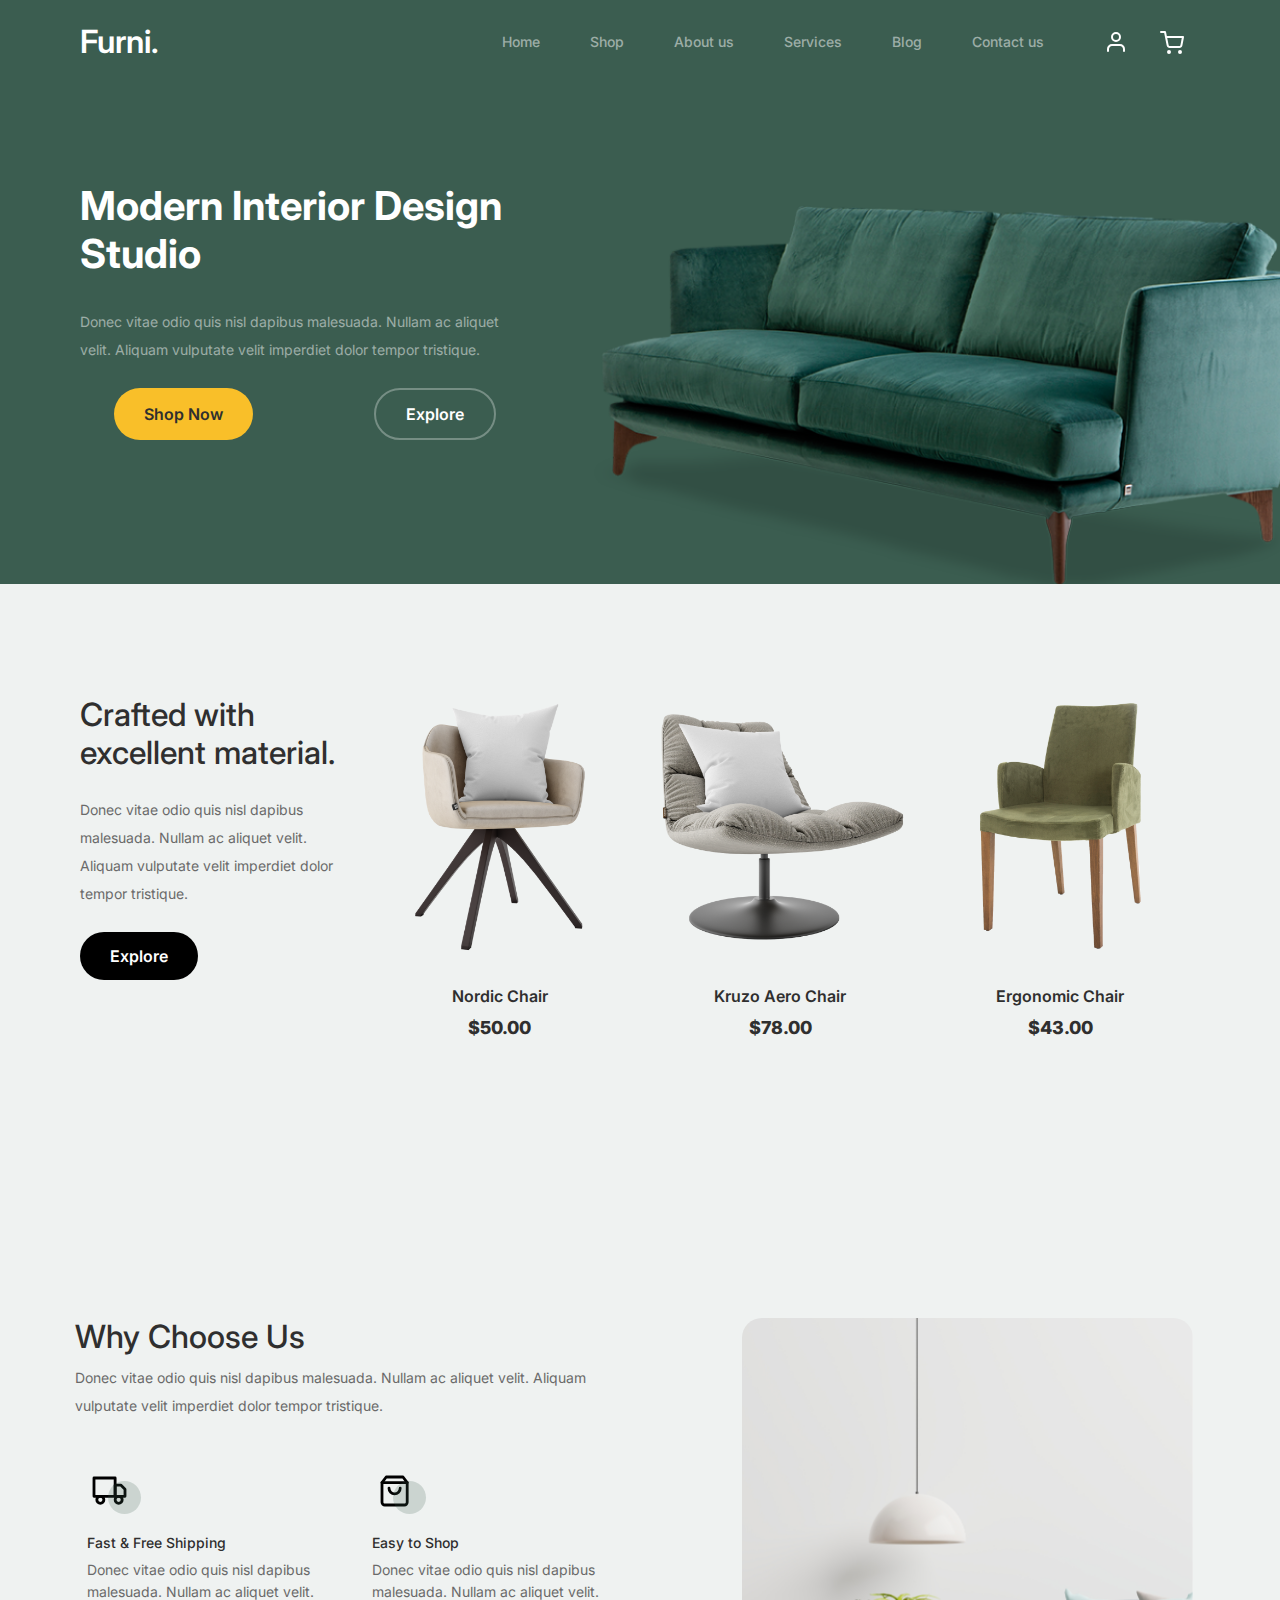
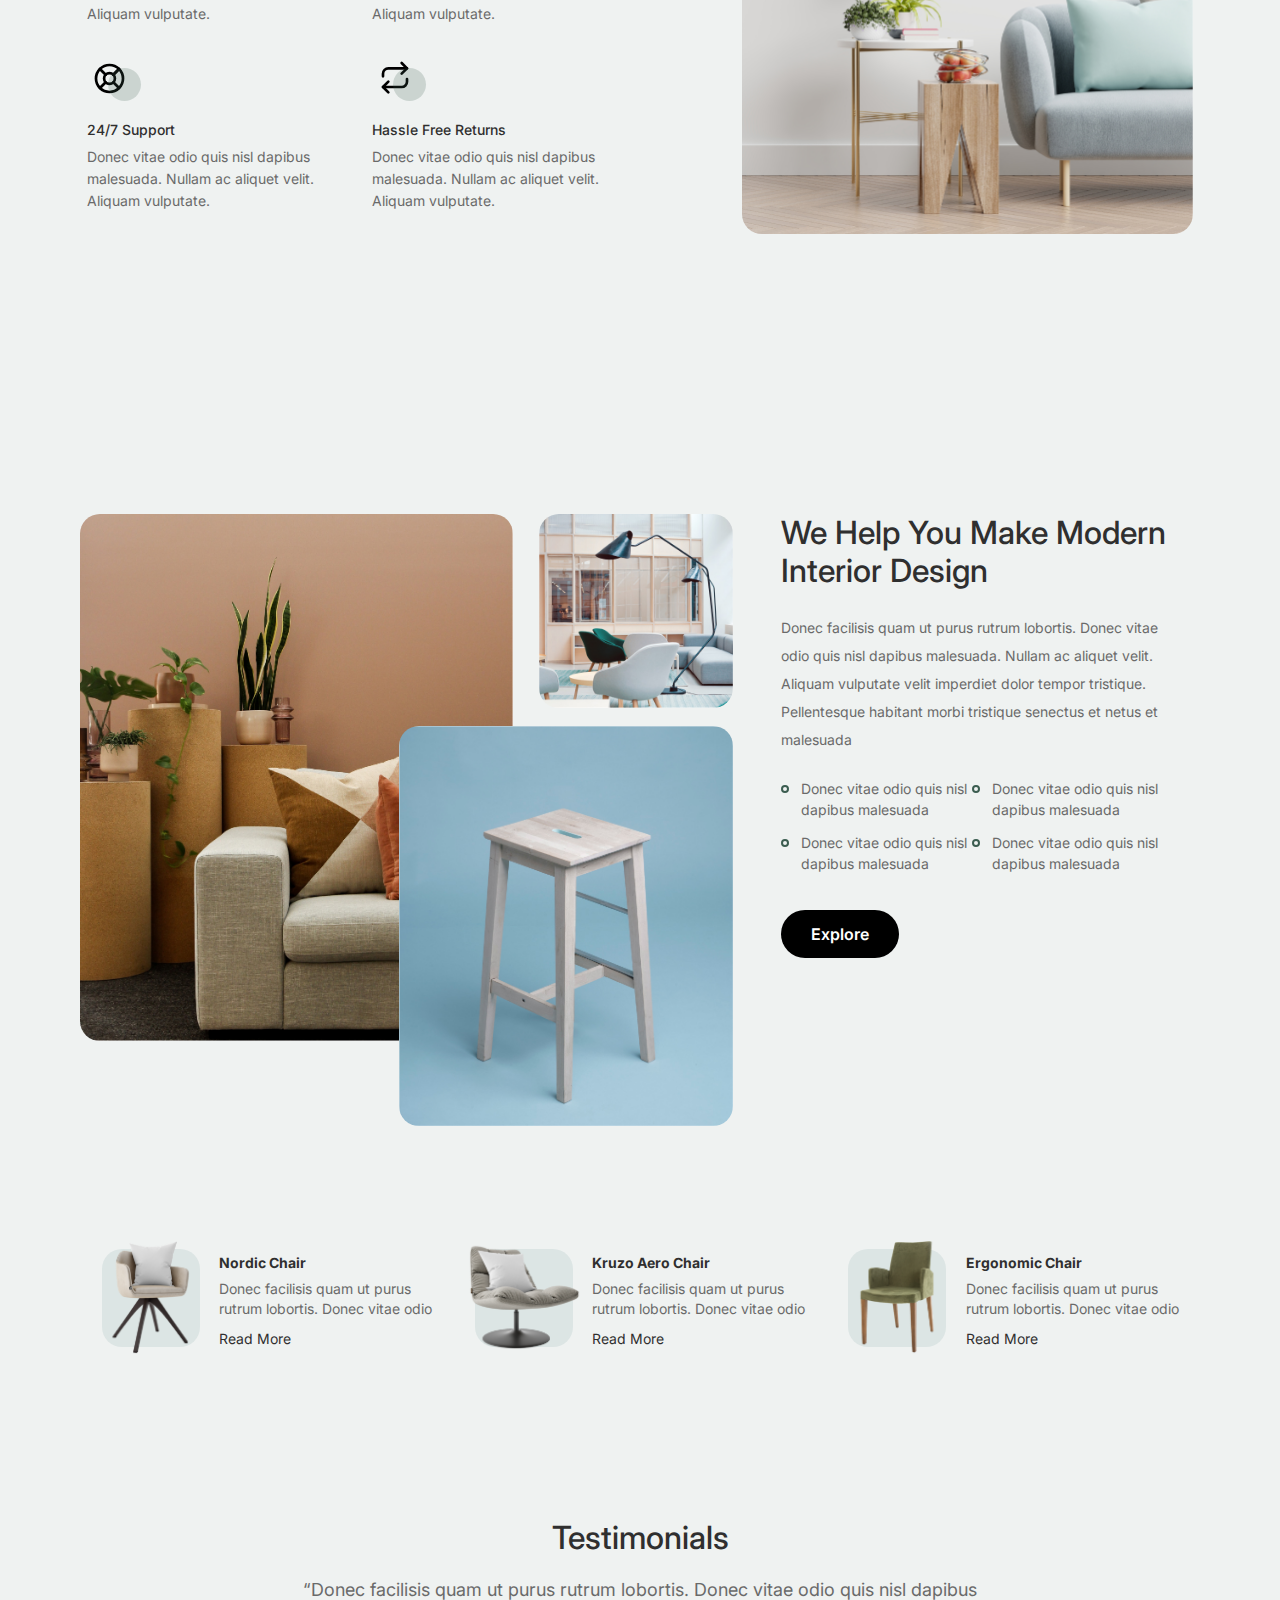
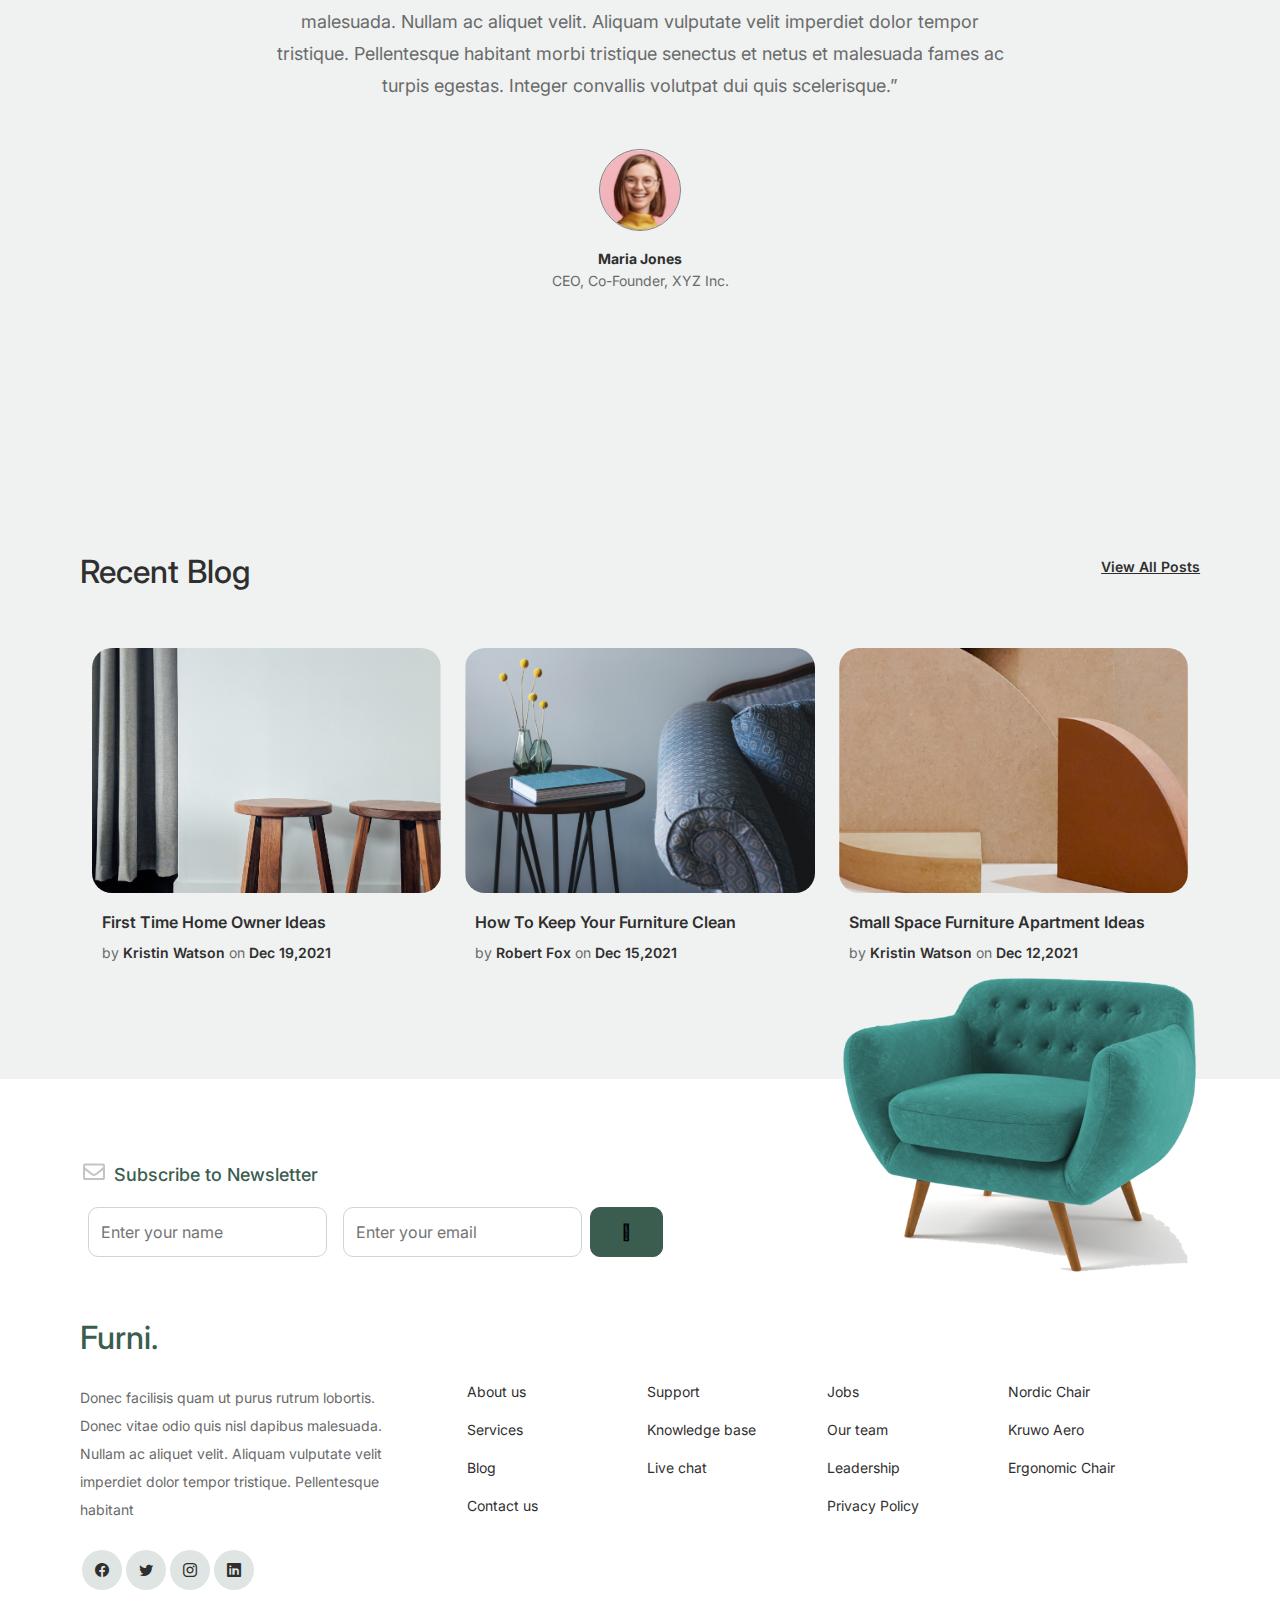
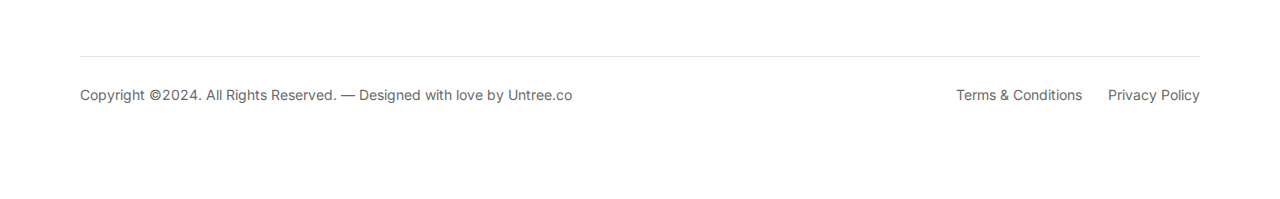
==== commit 0593138d: "adding content to the cart and creating the shop page" ====
--- a/index.html
+++ b/index.html
@@ -11,6 +11,7 @@
     <link rel="stylesheet" href="./assets/styles/fonts.css">
     <link rel="stylesheet" href="./assets/styles/responsiveness.css">
     <link rel="stylesheet" href="./assets/styles/active.css">
+    <link rel="shortcut icon" href="./assets/images/favicon.png ">
     <link rel="stylesheet" href="https://cdn.jsdelivr.net/npm/bootstrap-icons@1.11.3/font/bootstrap-icons.min.css">
 </head>
 
@@ -28,7 +29,7 @@
                 <div class="header_ul_container">
                     <ul class="header_ul header_primary_ul">
                         <li class="header_li"><a href="./index.html">Home</a></li>
-                        <li class="header_li"><a href="#">Shop</a></li>
+                        <li class="header_li"><a href="./shop.html">Shop</a></li>
                         <li class="header_li"><a href="./About_us.html">About us</a></li>
                         <li class="header_li"><a href="./services.html">Services</a></li>
                         <li class="header_li"><a href="./blog.html">Blog</a></li>
--- a/assets/styles/base.css
+++ b/assets/styles/base.css
@@ -614,4 +614,71 @@
     margin-right: 20px;
     border-radius: 10px;
     flex-shrink: 0;
+}
+
+/*
+===============================================================================
+ styling the cart section
+===============================================================================
+*/
+
+.cart {
+    padding-top: 112px;
+    padding-bottom: 192px;
+}
+
+.cart_container {
+    width: 100%;
+}
+
+.cart .row {
+    display: flex;
+    flex-wrap: wrap;
+}
+
+.coupon {
+    width: 60%;
+    padding: 0 12px;
+}
+
+.coupon div:last-of-type {
+    margin-top: 20px;
+}
+
+.button_container {
+    width: 85%;
+    margin: 0 auto;
+    display: flex;
+    justify-content: space-between;
+    margin-bottom: 47px;
+}
+
+.cart_total {
+    width: 40%;
+    padding: 0 12px;
+}
+
+.cart_total_heading {
+    border-bottom: 0.6px solid #dee2e6;
+}
+
+.cart_check {
+    display: flex;
+    justify-content: space-between ;
+    width: 60%;
+    margin: 10px 0;
+    margin-left: 30px;
+}
+
+/* styling the shop container */
+
+.shop_container {
+    justify-content: space-between;
+    width: 95% !important;
+    flex-wrap: wrap;
+}
+
+.shop_container .product_card {
+    margin-bottom: 48px;
+    padding: 0 12px;
 }--- a/assets/styles/component.css
+++ b/assets/styles/component.css
@@ -201,6 +201,14 @@
     background-color: black;
 }
 
+/* styling the buttons in the cart page */
+
+.cart_btn {
+    color: #fff;
+    background-color: #000;
+
+}
+
 /*
 ===============================================================================
  styling the inputs
@@ -262,4 +270,77 @@
     min-height: 150px;
     resize: none;
     margin-bottom: 48px;
+}
+
+/* styling the cart input */
+
+.coupon input {
+    width: 67%;
+    margin-right: 15px;
+}
+
+/*
+===============================================================================
+ styling the cart table
+===============================================================================
+*/
+
+.table {
+    width: 100%;
+    margin-bottom: 48px;
+    vertical-align: top;
+    border-color: #dee2e6;
+    color: #212529;
+    caption-side: bottom;
+    border-collapse: collapse;
+}
+
+.table > thead {
+    width: 100%;
+    height: 89px;
+    vertical-align: bottom;
+}
+
+.table thead th {
+    padding: 30px;
+    text-align: center;
+    border-width: 0px;
+    vertical-align: middle;
+    color: rgba(0, 0, 0, 0.8);
+    font-size: 18px;
+    font-weight: bold;
+    display: table-cell;
+}
+
+.table tr .product_image {
+    width: 200px;
+}
+
+.table tbody {
+    border-top: 2px solid currentColor;
+}
+
+tbody tr {
+    border-bottom: 0.6px solid rgb(222, 226, 230);
+}
+
+.table tbody td {
+    padding: 20px !important;
+    text-align: center;
+    vertical-align: middle;
+    color: rgba(0, 0, 0, 0.8);
+}
+
+.product_image img {
+    max-width: 100%;
+}
+
+.quantity div {
+    display: inline-block;
+    padding: 10px 20px;
+}
+
+.quantity input {
+    width: 70px;
+    height: 40px;
 }--- a/assets/styles/fonts.css
+++ b/assets/styles/fonts.css
@@ -1,5 +1,4 @@
-@import url('https://fonts.googleapis.com/css2?family=Inter:wght@100..900&display=swap');
-
+@import url("https://fonts.googleapis.com/css2?family=Inter:wght@100..900&display=swap");
 
 /*
 ===============================================================================
@@ -30,7 +29,6 @@
   font-weight: 600;
   line-height: 24px;
 }
-
 
 body {
   font-family: "Inter", sans-serif;
@@ -97,7 +95,7 @@
   color: #fff;
 }
 
-.product_name{
+.product_name {
   font-size: 16px;
   font-weight: 600;
   line-height: 19px;
@@ -125,7 +123,7 @@
 }
 
 .why_us .section_description {
-  margin-bottom: 16px; 
+  margin-bottom: 16px;
 }
 
 .quality_tile {
@@ -382,4 +380,27 @@
   font-weight: 400;
   line-height: 28px;
   color: #000;
+}
+
+/* styling the cart  */
+
+.cart_total_heading {
+  font-size: 29px;
+  font-weight: 500;
+  line-height: 29px;
+  color: #000000;
+  padding-bottom: 4px;
+  margin-bottom: 40px;
+}
+
+.cart_check p:first-of-type {
+  font-size: 14px;
+  font-weight: 400;
+  line-height: 28px;
+}
+
+.cart_check p:last-of-type {
+  font-size: 14px;
+  font-weight: 700;
+  line-height: 28px;
 }